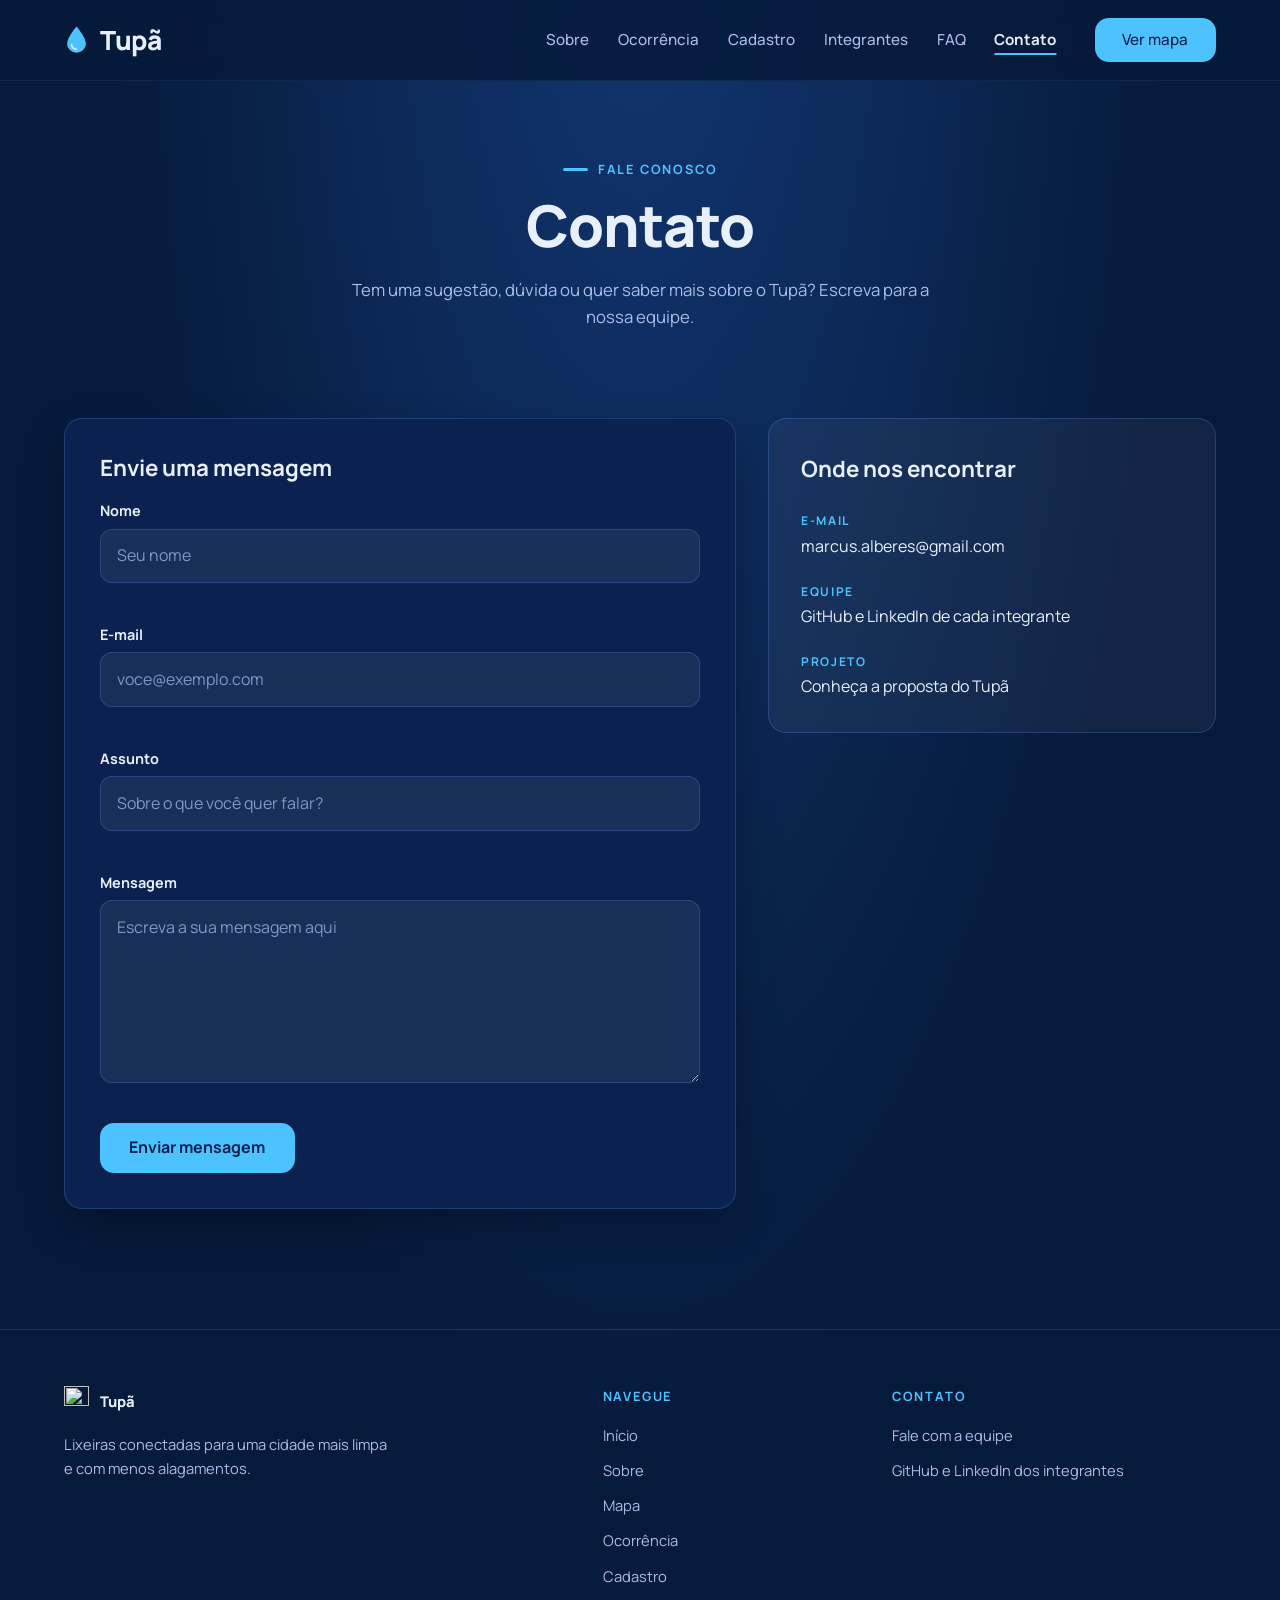
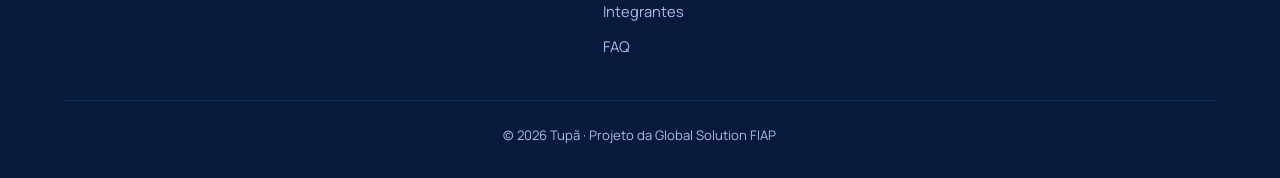
==== pages/contato.html @ 1687bdc4 "Criado página de cadastro e contato" ====
<!DOCTYPE html>
<html lang="pt-BR">
<head>
    <meta charset="UTF-8">
    <meta name="viewport" content="width=device-width, initial-scale=1.0">
    <meta name="description" content="Entre em contato com a equipe do Tupã: nome, e-mail, assunto e mensagem.">
    <meta name="theme-color" content="#061a3b">
    <link rel="icon" href="assets/imagens/logo-tupa.svg" type="image/svg+xml">
    <link rel="preconnect" href="https://fonts.googleapis.com">
    <link rel="preconnect" href="https://fonts.gstatic.com" crossorigin>
    <link href="https://fonts.googleapis.com/css2?family=Manrope:wght@400;500;600;700;800&display=swap" rel="stylesheet">
    <link rel="stylesheet" href="../css/style.css">
    <link rel="stylesheet" href="../css/header-footer.css">
    <link rel="stylesheet" href="../css/contato.css">
    <script src="../js/menu.js" defer></script>
    <script src="../js/contato.js" defer></script>
    <title>Contato | Tupã</title>
</head>
<body>
    <a href="#conteudo" class="pular-conteudo">Pular para o conteúdo</a>

    <header class="cabecalho" id="cabecalho">
        <nav class="navegacao" aria-label="Navegação principal">
            <a href="index.html" class="logo">
                <img src="../assets/imagens/logo-tupa.svg" alt="" width="25" height="31">
                Tupã
            </a>

            <button type="button" class="botao-menu" id="botao-menu" onclick="alternarMenu()" aria-expanded="false" aria-controls="menu-principal" aria-label="Abrir ou fechar menu">
                <span class="icone-menu"></span>
            </button>

            <ul class="menu" id="menu-principal">
                <li><a href="sobre.html">Sobre</a></li>
                <li><a href="ocorrencia.html">Ocorrência</a></li>
                <li><a href="cadastro.html">Cadastro</a></li>
                <li><a href="integrantes.html">Integrantes</a></li>
                <li><a href="faq.html">FAQ</a></li>
                <li><a href="contato.html" aria-current="page">Contato</a></li>
                <li><a href="mapa.html" class="botao">Ver mapa</a></li>
            </ul>
        </nav>
    </header>

    <main id="conteudo">
        <section class="apresentacao">
            <p class="etiqueta">Fale conosco</p>
            <h1>Contato</h1>
            <p>Tem uma sugestão, dúvida ou quer saber mais sobre o Tupã? Escreva para a nossa equipe.</p>
        </section>

        <section class="area-contato">
            <form class="formulario" id="formulario-contato" aria-labelledby="titulo-contato">
                <h2 id="titulo-contato">Envie uma mensagem</h2>

                <p class="campo">
                    <label for="nome">Nome</label>
                    <input type="text" id="nome" name="nome" placeholder="Seu nome" autocomplete="name">
                    <small class="campo-erro" id="erro-nome" role="alert"></small>
                </p>

                <p class="campo">
                    <label for="email">E-mail</label>
                    <input type="email" id="email" name="email" placeholder="voce@exemplo.com" autocomplete="email">
                    <small class="campo-erro" id="erro-email" role="alert"></small>
                </p>

                <p class="campo">
                    <label for="assunto">Assunto</label>
                    <input type="text" id="assunto" name="assunto" placeholder="Sobre o que você quer falar?">
                    <small class="campo-erro" id="erro-assunto" role="alert"></small>
                </p>

                <p class="campo">
                    <label for="mensagem">Mensagem</label>
                    <textarea id="mensagem" name="mensagem" rows="6" placeholder="Escreva a sua mensagem aqui"></textarea>
                    <small class="campo-erro" id="erro-mensagem" role="alert"></small>
                </p>

                <button type="button" class="botao" onclick="enviarContato()">Enviar mensagem</button>

                <output class="aviso" id="aviso" hidden></output>
            </form>

            <aside class="canais cartao">
                <h2>Onde nos encontrar</h2>
                <address>
                    <ul>
                        <li>
                            <span class="canal-titulo">E-mail</span>
                            <a href="mailto:marcus.alberes@gmail.com">marcus.alberes@gmail.com</a>
                        </li>
                        <li>
                            <span class="canal-titulo">Equipe</span>
                            <a href="integrantes.html">GitHub e LinkedIn de cada integrante</a>
                        </li>
                        <li>
                            <span class="canal-titulo">Projeto</span>
                            <a href="sobre.html">Conheça a proposta do Tupã</a>
                        </li>
                    </ul>
                </address>
            </aside>
        </section>
    </main>

    <footer class="rodape">
        <section class="rodape-marca">
            <a href="index.html" class="logo">
                <img src="assets/imagens/logo-tupa.svg" alt="" width="25" height="31">
                Tupã
            </a>
            <p>Lixeiras conectadas para uma cidade mais limpa e com menos alagamentos.</p>
        </section>

        <nav class="rodape-navegacao" aria-label="Navegação do rodapé">
            <h2>Navegue</h2>
            <ul>
                <li><a href="index.html">Início</a></li>
                <li><a href="sobre.html">Sobre</a></li>
                <li><a href="mapa.html">Mapa</a></li>
                <li><a href="ocorrencia.html">Ocorrência</a></li>
                <li><a href="cadastro.html">Cadastro</a></li>
                <li><a href="integrantes.html">Integrantes</a></li>
                <li><a href="faq.html">FAQ</a></li>
            </ul>
        </nav>

        <address class="rodape-contato">
            <h2>Contato</h2>
            <ul>
                <li><a href="contato.html">Fale com a equipe</a></li>
                <li><a href="integrantes.html">GitHub e LinkedIn dos integrantes</a></li>
            </ul>
        </address>

        <p class="rodape-base">&copy; 2026 Tupã · Projeto da Global Solution FIAP</p>
    </footer>
</body>
</html>
---- css/style.css ----
/* =====================================================
   STYLE.CSS - regras gerais do Tupã
   Variáveis, reset, tipografia, botões, formulários e o
   mapa (que aparece no início e no painel administrativo).
   Cada página tem o seu próprio arquivo CSS.
   ===================================================== */

/* ===== VARIÁVEIS ====== */

:root {
  --fundo: #061a3b;
  --fundo-claro: #0a2756;
  --cartao: rgba(255, 255, 255, 0.05);
  --cartao-forte: #0b2250;
  --borda: rgba(110, 160, 255, 0.22);

  --azul: #4cc3ff;
  --azul-forte: #7dd3ff;
  --azul-escuro: #05204a;

  --texto: #e8efff;
  --texto-suave: #a9bde8;

  --verde: #5ee0b0;
  --amarelo: #ffc857;
  --vermelho: #ff7070;

  --fonte: 'Manrope', 'Segoe UI', system-ui, sans-serif;
  --raio: 18px;
  --sombra: 0 18px 40px rgba(0, 0, 0, 0.28);

  --espaco-pagina: clamp(1.25rem, 5vw, 4.25rem);
  --largura-maxima: 1200px;

  color-scheme: dark;
}

/* ===== RESET ====== */

* {
  margin: 0;
  padding: 0;
  box-sizing: border-box;
}

html {
  scroll-behavior: smooth;
  scroll-padding-top: 6rem;
}

body {
  min-height: 100vh;
  font-family: var(--fonte);
  line-height: 1.6;
  color: var(--texto);
  background-color: var(--fundo);
  background-image: radial-gradient(ellipse at 50% -10%, rgba(40, 110, 220, 0.35), transparent 60%);
  background-repeat: no-repeat;
}

a {
  color: inherit;
  text-decoration: none;
}

ul,
ol,
menu {
  list-style: none;
}

img,
svg {
  display: block;
  max-width: 100%;
}

button,
input,
select,
textarea {
  font: inherit;
}

a:focus-visible,
button:focus-visible,
input:focus-visible,
select:focus-visible,
textarea:focus-visible,
summary:focus-visible {
  outline: 3px solid var(--azul);
  outline-offset: 3px;
}

/* Texto que só leitores de tela enxergam */

.so-leitor {
  position: absolute;
  width: 1px;
  height: 1px;
  overflow: hidden;
  clip-path: inset(50%);
  white-space: nowrap;
}

/* Link para pular direto ao conteúdo (aparece ao usar o Tab) */

.pular-conteudo {
  position: absolute;
  top: -4rem;
  left: 1rem;
  z-index: 200;
  padding: 0.6rem 1rem;
  border-radius: 10px;
  font-weight: 700;
  color: var(--azul-escuro);
  background-color: var(--azul);
}

.pular-conteudo:focus {
  top: 1rem;
}

/* ===== ESTRUTURA DAS SEÇÕES ====== */

main > section {
  width: 100%;
  max-width: calc(var(--largura-maxima) + 2 * var(--espaco-pagina));
  margin-inline: auto;
  padding: clamp(2.5rem, 7vw, 4.5rem) var(--espaco-pagina);
}

/* Rótulo pequeno que fica acima dos títulos */

.etiqueta {
  display: inline-flex;
  align-items: center;
  gap: 0.6rem;
  margin-bottom: 0.9rem;
  font-size: 0.8rem;
  font-weight: 700;
  letter-spacing: 0.14em;
  text-transform: uppercase;
  color: var(--azul);
}

.etiqueta::before {
  content: "";
  width: 1.6rem;
  height: 3px;
  border-radius: 3px;
  background-color: var(--azul);
}

/* Topo das páginas internas */

.apresentacao {
  text-align: center;
  padding-bottom: 1rem;
}

.apresentacao h1 {
  max-width: 18ch;
  margin-inline: auto;
  font-size: clamp(2.1rem, 5.4vw, 3.6rem);
  font-weight: 800;
  line-height: 1.1;
  letter-spacing: -0.02em;
  text-wrap: balance;
}

.apresentacao > p:last-child {
  max-width: 60ch;
  margin: 1.2rem auto 0;
  font-size: 1.05rem;
  color: var(--texto-suave);
}

/* Título de cada seção */

.titulo-secao {
  max-width: 62ch;
  margin-bottom: 2.5rem;
}

.titulo-secao h2 {
  font-size: clamp(1.7rem, 3.6vw, 2.5rem);
  font-weight: 800;
  line-height: 1.15;
  letter-spacing: -0.015em;
  text-wrap: balance;
}

.titulo-secao > p:last-child {
  margin-top: 0.9rem;
  color: var(--texto-suave);
}

/* Cartão padrão do site */

.cartao {
  padding: 1.8rem;
  border: 1px solid var(--borda);
  border-radius: var(--raio);
  background-color: var(--cartao);
}

/* ===== BOTÕES ====== */

.botao {
  display: inline-flex;
  align-items: center;
  justify-content: center;
  gap: 0.5rem;
  padding: 0.85rem 1.7rem;
  border: 2px solid var(--azul);
  border-radius: 14px;
  font-weight: 700;
  line-height: 1.2;
  color: var(--azul-escuro);
  background-color: var(--azul);
  cursor: pointer;
  transition: transform 0.2s ease, background-color 0.2s ease, box-shadow 0.2s ease;
}

.botao:hover {
  transform: translateY(-2px);
  background-color: var(--azul-forte);
  box-shadow: 0 10px 24px rgba(76, 195, 255, 0.28);
}

.botao-contorno {
  color: var(--azul);
  background-color: transparent;
}

.botao-contorno:hover {
  color: var(--azul-escuro);
}

.botao-grande {
  padding: 1.1rem 2.2rem;
  font-size: 1.05rem;
}

.botao-pequeno {
  padding: 0.55rem 1.1rem;
  font-size: 0.9rem;
  border-radius: 999px;
}

.botao:disabled {
  opacity: 0.5;
  cursor: not-allowed;
  transform: none;
  box-shadow: none;
}

/* ===== FORMULÁRIOS (usados em contato, cadastro, ocorrência e mapa) ====== */

.formulario {
  display: flex;
  flex-direction: column;
  gap: 1.1rem;
  padding: clamp(1.4rem, 4vw, 2.2rem);
  border: 1px solid var(--borda);
  border-radius: var(--raio);
  background-color: var(--cartao-forte);
  box-shadow: var(--sombra);
}

.formulario h2 {
  font-size: 1.4rem;
  line-height: 1.2;
}

.campo {
  display: flex;
  flex-direction: column;
  gap: 0.4rem;
}

.campo label {
  font-size: 0.9rem;
  font-weight: 700;
}

.campo input,
.campo select,
.campo textarea {
  width: 100%;
  padding: 0.85rem 1rem;
  border: 1.5px solid var(--borda);
  border-radius: 12px;
  color: var(--texto);
  background-color: rgba(255, 255, 255, 0.06);
  transition: border-color 0.2s ease, box-shadow 0.2s ease;
}

.campo textarea {
  min-height: 8rem;
  resize: vertical;
}

.campo input::placeholder,
.campo textarea::placeholder {
  color: #8097c4;
}

.campo input:focus,
.campo select:focus,
.campo textarea:focus {
  outline: none;
  border-color: var(--azul);
  box-shadow: 0 0 0 4px rgba(76, 195, 255, 0.18);
}

.campo input:read-only {
  color: var(--texto-suave);
}

/* Feedback visual da validação (classes colocadas pelo JavaScript) */

.campo.invalido input,
.campo.invalido select,
.campo.invalido textarea {
  border-color: var(--vermelho);
  box-shadow: 0 0 0 4px rgba(255, 112, 112, 0.14);
}

.campo.valido input,
.campo.valido select,
.campo.valido textarea {
  border-color: var(--verde);
}

.campo-erro {
  min-height: 1.2em;
  font-size: 0.82rem;
  font-weight: 600;
  color: #ff9d9d;
}

.campo-dica {
  font-size: 0.82rem;
  color: var(--texto-suave);
}

/* Mensagem de sucesso depois de enviar */

.aviso {
  padding: 1rem 1.2rem;
  border: 1px solid rgba(94, 224, 176, 0.5);
  border-radius: 12px;
  font-weight: 600;
  color: var(--verde);
  background-color: rgba(94, 224, 176, 0.1);
}

.aviso[hidden] {
  display: none;
}

/* ===== LISTA DE OCORRÊNCIAS (página de ocorrência e painel) ====== */

.lista-ocorrencias {
  display: flex;
  flex-direction: column;
  gap: 0.9rem;
}

.lista-ocorrencias li {
  padding: 1.1rem 1.3rem;
  border: 1px solid var(--borda);
  border-left: 4px solid var(--azul);
  border-radius: 14px;
  background-color: var(--cartao);
}

.lista-ocorrencias h3 {
  font-size: 1.05rem;
}

.lista-ocorrencias p {
  overflow-wrap: anywhere;
  font-size: 0.92rem;
  color: var(--texto-suave);
}

.lista-ocorrencias .ocorrencia-detalhes {
  margin-bottom: 0.4rem;
  font-size: 0.8rem;
  font-weight: 600;
  color: var(--azul);
}

.vazio {
  color: var(--texto-suave);
}

.vazio[hidden] {
  display: none;
}

.vazio a {
  font-weight: 700;
  color: var(--azul);
  border-bottom: 2px solid var(--azul);
}

/* ===== ESTADOS DA LIXEIRA (cor usada em pontos, selos e legenda) ====== */

.estado-vazia {
  --cor: var(--verde);
  --halo: rgba(94, 224, 176, 0.22);
}

.estado-quase-cheia {
  --cor: var(--amarelo);
  --halo: rgba(255, 200, 87, 0.22);
}

.estado-cheia {
  --cor: var(--vermelho);
  --halo: rgba(255, 112, 112, 0.24);
}

/* ===== MAPA (início e painel) ====== */

.mapa {
  position: relative;
  aspect-ratio: 3 / 1;
  overflow: hidden;
  border: 1px solid var(--borda);
  border-radius: 28px;
  background-color: rgba(255, 255, 255, 0.045);
  background-image:
    linear-gradient(rgba(110, 160, 255, 0.13) 1px, transparent 1px),
    linear-gradient(90deg, rgba(110, 160, 255, 0.13) 1px, transparent 1px);
  background-size: 48px 48px;
}

/* A faixa diagonal representa um rio ou avenida */

.mapa::before {
  content: "";
  position: absolute;
  inset: 0;
  background-color: rgba(76, 195, 255, 0.17);
  clip-path: polygon(0 76%, 100% 10%, 100% 22%, 0 97%);
}

.ponto {
  position: absolute;
  width: 1rem;
  height: 1rem;
  border-radius: 50%;
  background-color: var(--cor);
  box-shadow: 0 0 0 0.45rem var(--halo);
  transform: translate(-50%, -50%);
  transition: background-color 0.6s ease, box-shadow 0.6s ease;
}

/* Botão invisível que aumenta a área de clique do ponto */

.ponto-botao {
  position: absolute;
  inset: -0.8rem;
  border: 0;
  border-radius: 50%;
  background: transparent;
  cursor: pointer;
}

.ponto.selecionado {
  box-shadow: 0 0 0 0.3rem var(--fundo), 0 0 0 0.5rem var(--texto);
}

.legenda {
  display: flex;
  flex-wrap: wrap;
  gap: 0.4rem 1.4rem;
  padding: 0.85rem 1.4rem;
  border: 1px solid var(--borda);
  border-radius: 16px;
  font-size: 0.9rem;
  color: var(--texto-suave);
  background-color: rgba(5, 22, 52, 0.92);
}

.legenda li {
  display: flex;
  align-items: center;
  gap: 0.5rem;
}

.legenda li::before {
  content: "";
  width: 0.8rem;
  height: 0.8rem;
  border-radius: 50%;
  background-color: var(--cor);
}

/* ===== RESPONSIVO ====== */

@media (max-width: 900px) {
  .mapa {
    aspect-ratio: 16 / 10;
  }
}

@media (max-width: 600px) {
  .mapa {
    aspect-ratio: 4 / 5;
    border-radius: 22px;
  }

  .botao-grande {
    width: 100%;
  }
}

@media (prefers-reduced-motion: reduce) {
  * {
    transition: none !important;
    animation: none !important;
    scroll-behavior: auto !important;
  }
}
---- css/header-footer.css ----
/* =====================================================
   HEADER-FOOTER.CSS - cabeçalho (menu) e rodapé
   Iguais em todas as páginas.
   ===================================================== */

/* ===== CABEÇALHO ====== */

.cabecalho {
  position: sticky;
  top: 0;
  z-index: 100;
  background-color: rgba(6, 26, 59, 0.88);
  backdrop-filter: blur(12px);
  border-bottom: 1px solid rgba(110, 160, 255, 0.1);
}

.navegacao {
  display: flex;
  align-items: center;
  justify-content: space-between;
  gap: 1.5rem;
  max-width: calc(var(--largura-maxima) + 2 * var(--espaco-pagina));
  min-height: 5rem;
  margin-inline: auto;
  padding: 0.8rem var(--espaco-pagina);
}

.logo {
  display: flex;
  align-items: center;
  gap: 0.7rem;
  font-size: 1.65rem;
  font-weight: 800;
  letter-spacing: -0.01em;
}

.logo img {
  width: 1.55rem;
  height: auto;
}

/* ===== MENU (computador) ====== */

.menu {
  display: flex;
  align-items: center;
  gap: 1.8rem;
}

.menu a {
  font-size: 0.95rem;
  font-weight: 500;
  color: var(--texto-suave);
  transition: color 0.2s ease;
}

.menu a:hover,
.menu a[aria-current="page"] {
  color: var(--texto);
}

.menu a[aria-current="page"] {
  font-weight: 700;
  text-decoration: underline;
  text-decoration-color: var(--azul);
  text-decoration-thickness: 2px;
  text-underline-offset: 0.5rem;
}

/* O botão "Ver mapa" mantém a aparência de botão dentro do menu */

.menu .botao {
  margin-left: 0.6rem;
  padding: 0.7rem 1.6rem;
  font-size: 0.95rem;
  color: var(--azul-escuro);
}

.menu .botao:hover {
  color: var(--azul-escuro);
}

/* Botão hambúrguer: só aparece no celular e no tablet */

.botao-menu {
  display: none;
  width: 3rem;
  height: 3rem;
  border: 1px solid var(--borda);
  border-radius: 12px;
  background-color: var(--cartao);
  cursor: pointer;
}

.icone-menu,
.icone-menu::before,
.icone-menu::after {
  display: block;
  width: 1.3rem;
  height: 2px;
  margin-inline: auto;
  border-radius: 2px;
  background-color: var(--texto);
  transition: transform 0.25s ease, background-color 0.25s ease;
}

.icone-menu::before,
.icone-menu::after {
  content: "";
  position: relative;
}

.icone-menu::before {
  top: -0.45rem;
}

.icone-menu::after {
  top: 0.35rem;
}

/* Quando o menu está aberto, o hambúrguer vira um X */

.menu-aberto .icone-menu {
  background-color: transparent;
}

.menu-aberto .icone-menu::before {
  top: -2px;
  transform: rotate(45deg);
}

.menu-aberto .icone-menu::after {
  top: 0;
  transform: rotate(-45deg);
}

/* ===== RODAPÉ ====== */

.rodape {
  display: grid;
  grid-template-columns: 2fr 1fr 1.3fr;
  gap: 2.5rem;
  max-width: calc(var(--largura-maxima) + 2 * var(--espaco-pagina));
  margin: 3rem auto 0;
  padding: 3.5rem var(--espaco-pagina) 0;
  border-top: 1px solid var(--borda);
  color: var(--texto-suave);
}

.rodape-marca p {
  max-width: 36ch;
  margin-top: 1rem;
  font-size: 0.92rem;
}

.rodape .logo {
  color: var(--texto);
}

.rodape h2 {
  margin-bottom: 1rem;
  font-size: 0.8rem;
  letter-spacing: 0.14em;
  text-transform: uppercase;
  color: var(--azul);
}

.rodape ul {
  display: flex;
  flex-direction: column;
  gap: 0.6rem;
}

.rodape address {
  font-style: normal;
}

.rodape a {
  font-size: 0.92rem;
  transition: color 0.2s ease;
}

.rodape a:hover {
  color: var(--azul);
}

.rodape-base {
  grid-column: 1 / -1;
  padding: 1.5rem 0 2rem;
  border-top: 1px solid rgba(110, 160, 255, 0.12);
  font-size: 0.82rem;
  text-align: center;
}

/* ===== RESPONSIVO ====== */

@media (max-width: 960px) {
  .botao-menu {
    display: block;
  }

  /* O menu vira um painel que desce embaixo do cabeçalho */

  .menu {
    position: absolute;
    top: 100%;
    left: 0;
    right: 0;
    display: none;
    flex-direction: column;
    align-items: stretch;
    gap: 0;
    padding: 0.8rem var(--espaco-pagina) 1.5rem;
    border-bottom: 1px solid var(--borda);
    background-color: var(--fundo);
    box-shadow: 0 24px 40px rgba(0, 0, 0, 0.4);
  }

  .menu-aberto .menu {
    display: flex;
  }

  .menu li {
    border-bottom: 1px solid rgba(110, 160, 255, 0.1);
  }

  .menu a {
    display: block;
    padding: 1rem 0.2rem;
    font-size: 1.05rem;
  }

  .menu li:last-child {
    border-bottom: 0;
    padding-top: 1rem;
  }

  .menu .botao {
    margin-left: 0;
    padding: 0.95rem 1.5rem;
    text-align: center;
  }

  .rodape {
    grid-template-columns: 1fr 1fr;
  }

  .rodape-marca {
    grid-column: 1 / -1;
  }
}

@media (max-width: 560px) {
  .rodape {
    grid-template-columns: 1fr;
    gap: 2rem;
  }
}
---- css/contato.css ----
/* =====================================================
   CONTATO.CSS - formulário e canais de contato
   (os estilos dos campos ficam no style.css)
   ===================================================== */

.area-contato {
  display: grid;
  grid-template-columns: 1.5fr 1fr;
  gap: 2rem;
  align-items: start;
}

.area-contato .botao {
  align-self: flex-start;
}

/* ===== CANAIS ====== */

.canais {
  padding: 2rem;
}

.canais h2 {
  margin-bottom: 1.5rem;
  font-size: 1.4rem;
}

.canais address {
  font-style: normal;
}

.canais ul {
  display: flex;
  flex-direction: column;
  gap: 1.4rem;
}

.canal-titulo {
  display: block;
  margin-bottom: 0.2rem;
  font-size: 0.75rem;
  font-weight: 700;
  letter-spacing: 0.14em;
  text-transform: uppercase;
  color: var(--azul);
}

.canais a {
  overflow-wrap: anywhere;
  transition: color 0.2s ease;
}

.canais a:hover {
  color: var(--azul);
}

/* ===== RESPONSIVO ====== */

@media (max-width: 900px) {
  .area-contato {
    grid-template-columns: 1fr;
  }
}

@media (max-width: 560px) {
  .canais {
    padding: 1.4rem;
  }

  .area-contato .botao {
    align-self: stretch;
  }
}
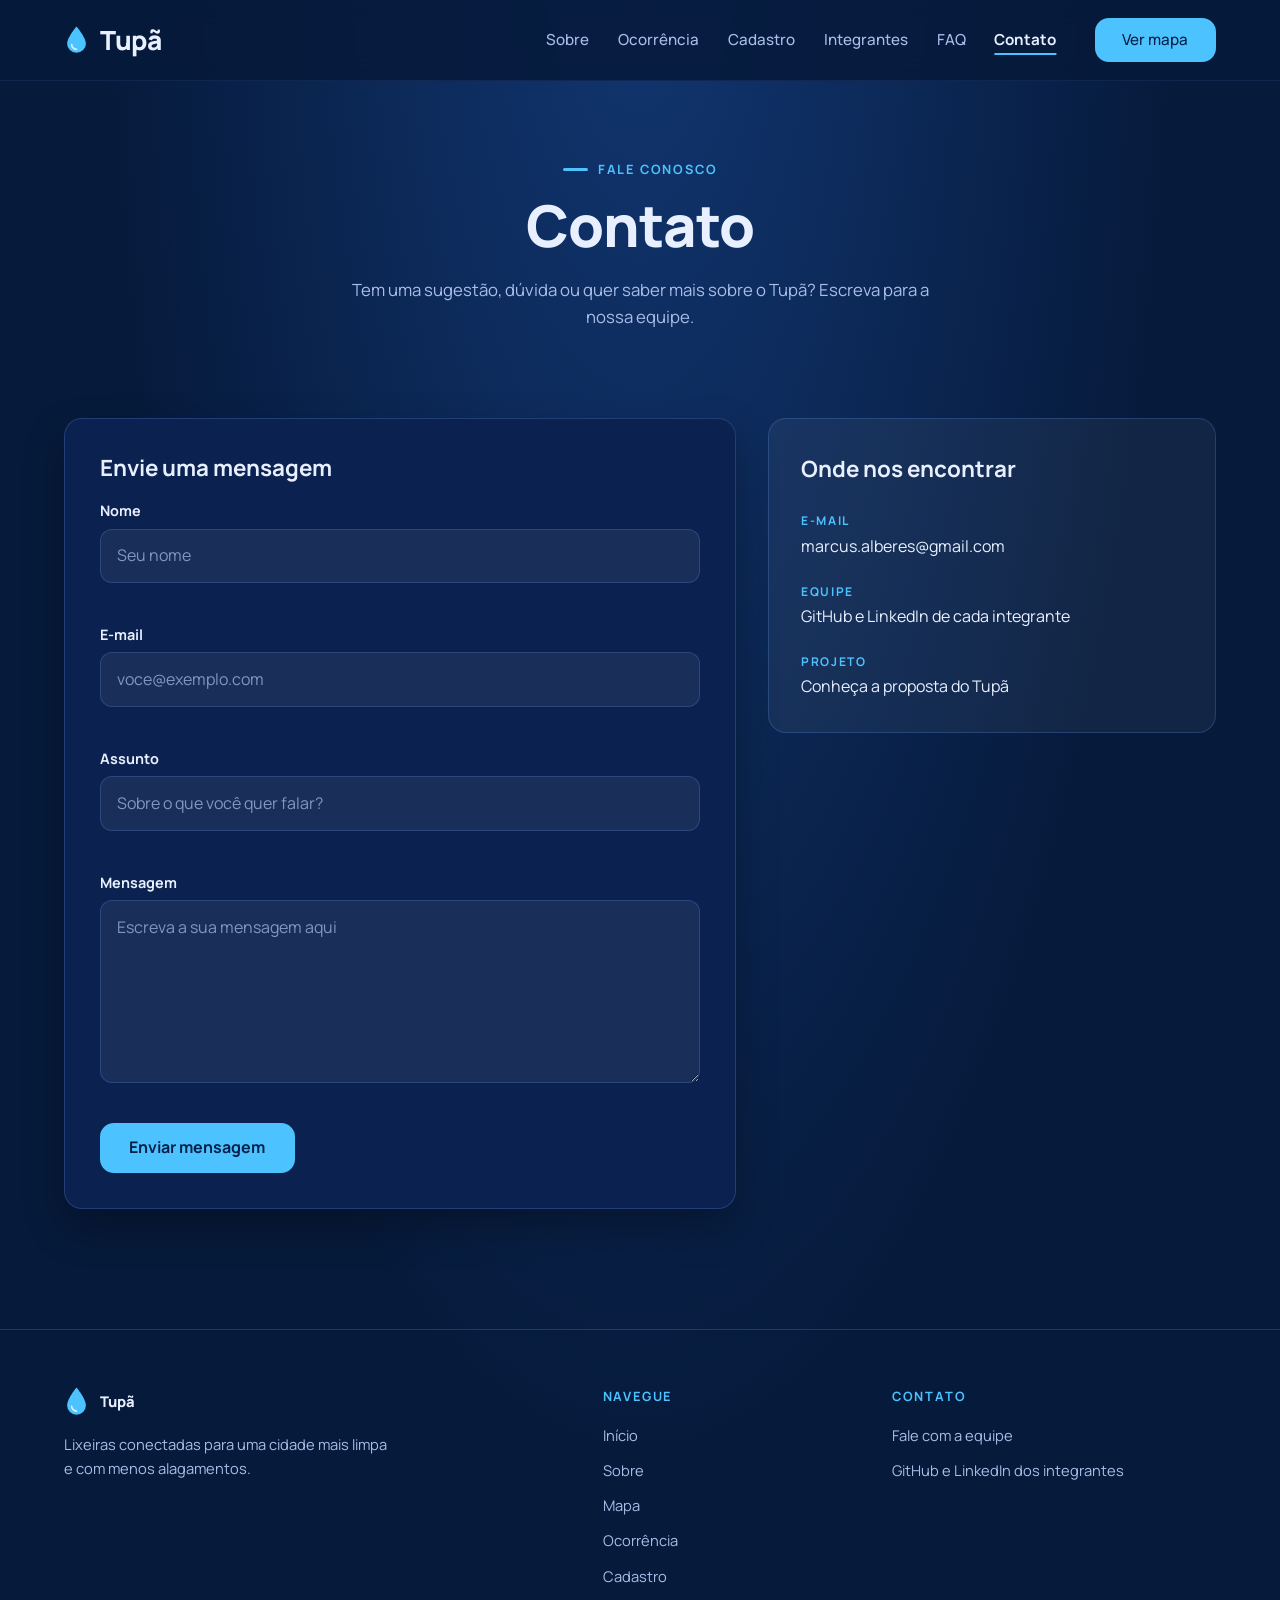
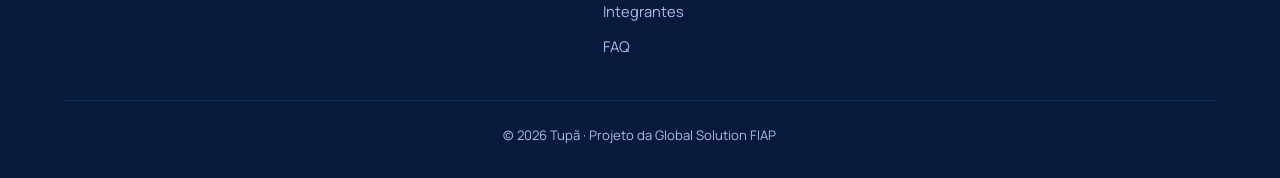
==== commit 72fbe08e: "Page integrantes criada" ====
--- a/pages/contato.html
+++ b/pages/contato.html
@@ -31,13 +31,13 @@
             </button>
 
             <ul class="menu" id="menu-principal">
-                <li><a href="sobre.html">Sobre</a></li>
-                <li><a href="ocorrencia.html">Ocorrência</a></li>
-                <li><a href="cadastro.html">Cadastro</a></li>
-                <li><a href="integrantes.html">Integrantes</a></li>
-                <li><a href="faq.html">FAQ</a></li>
-                <li><a href="contato.html" aria-current="page">Contato</a></li>
-                <li><a href="mapa.html" class="botao">Ver mapa</a></li>
+                <li><a href="../sobre.html">Sobre</a></li>
+                <li><a href="../ocorrencia.html">Ocorrência</a></li>
+                <li><a href="../cadastro.html">Cadastro</a></li>
+                <li><a href="../integrantes.html">Integrantes</a></li>
+                <li><a href="../faq.html">FAQ</a></li>
+                <li><a href="../contato.html" aria-current="page">Contato</a></li>
+                <li><a href="../mapa.html" class="botao">Ver mapa</a></li>
             </ul>
         </nav>
     </header>
@@ -92,11 +92,11 @@
                         </li>
                         <li>
                             <span class="canal-titulo">Equipe</span>
-                            <a href="integrantes.html">GitHub e LinkedIn de cada integrante</a>
+                            <a href="../integrantes.html">GitHub e LinkedIn de cada integrante</a>
                         </li>
                         <li>
                             <span class="canal-titulo">Projeto</span>
-                            <a href="sobre.html">Conheça a proposta do Tupã</a>
+                            <a href="../sobre.html">Conheça a proposta do Tupã</a>
                         </li>
                     </ul>
                 </address>
@@ -107,7 +107,7 @@
     <footer class="rodape">
         <section class="rodape-marca">
             <a href="index.html" class="logo">
-                <img src="assets/imagens/logo-tupa.svg" alt="" width="25" height="31">
+                <img src="../assets/imagens/logo-tupa.svg" alt="" width="25" height="31">
                 Tupã
             </a>
             <p>Lixeiras conectadas para uma cidade mais limpa e com menos alagamentos.</p>
@@ -116,21 +116,21 @@
         <nav class="rodape-navegacao" aria-label="Navegação do rodapé">
             <h2>Navegue</h2>
             <ul>
-                <li><a href="index.html">Início</a></li>
-                <li><a href="sobre.html">Sobre</a></li>
-                <li><a href="mapa.html">Mapa</a></li>
-                <li><a href="ocorrencia.html">Ocorrência</a></li>
-                <li><a href="cadastro.html">Cadastro</a></li>
-                <li><a href="integrantes.html">Integrantes</a></li>
-                <li><a href="faq.html">FAQ</a></li>
+                <li><a href="../index.html">Início</a></li>
+                <li><a href="../sobre.html">Sobre</a></li>
+                <li><a href="../mapa.html">Mapa</a></li>
+                <li><a href="../ocorrencia.html">Ocorrência</a></li>
+                <li><a href="../cadastro.html">Cadastro</a></li>
+                <li><a href="../integrantes.html">Integrantes</a></li>
+                <li><a href="../faq.html">FAQ</a></li>
             </ul>
         </nav>
 
         <address class="rodape-contato">
             <h2>Contato</h2>
             <ul>
-                <li><a href="contato.html">Fale com a equipe</a></li>
-                <li><a href="integrantes.html">GitHub e LinkedIn dos integrantes</a></li>
+                <li><a href="../contato.html">Fale com a equipe</a></li>
+                <li><a href="../integrantes.html">GitHub e LinkedIn dos integrantes</a></li>
             </ul>
         </address>
 
